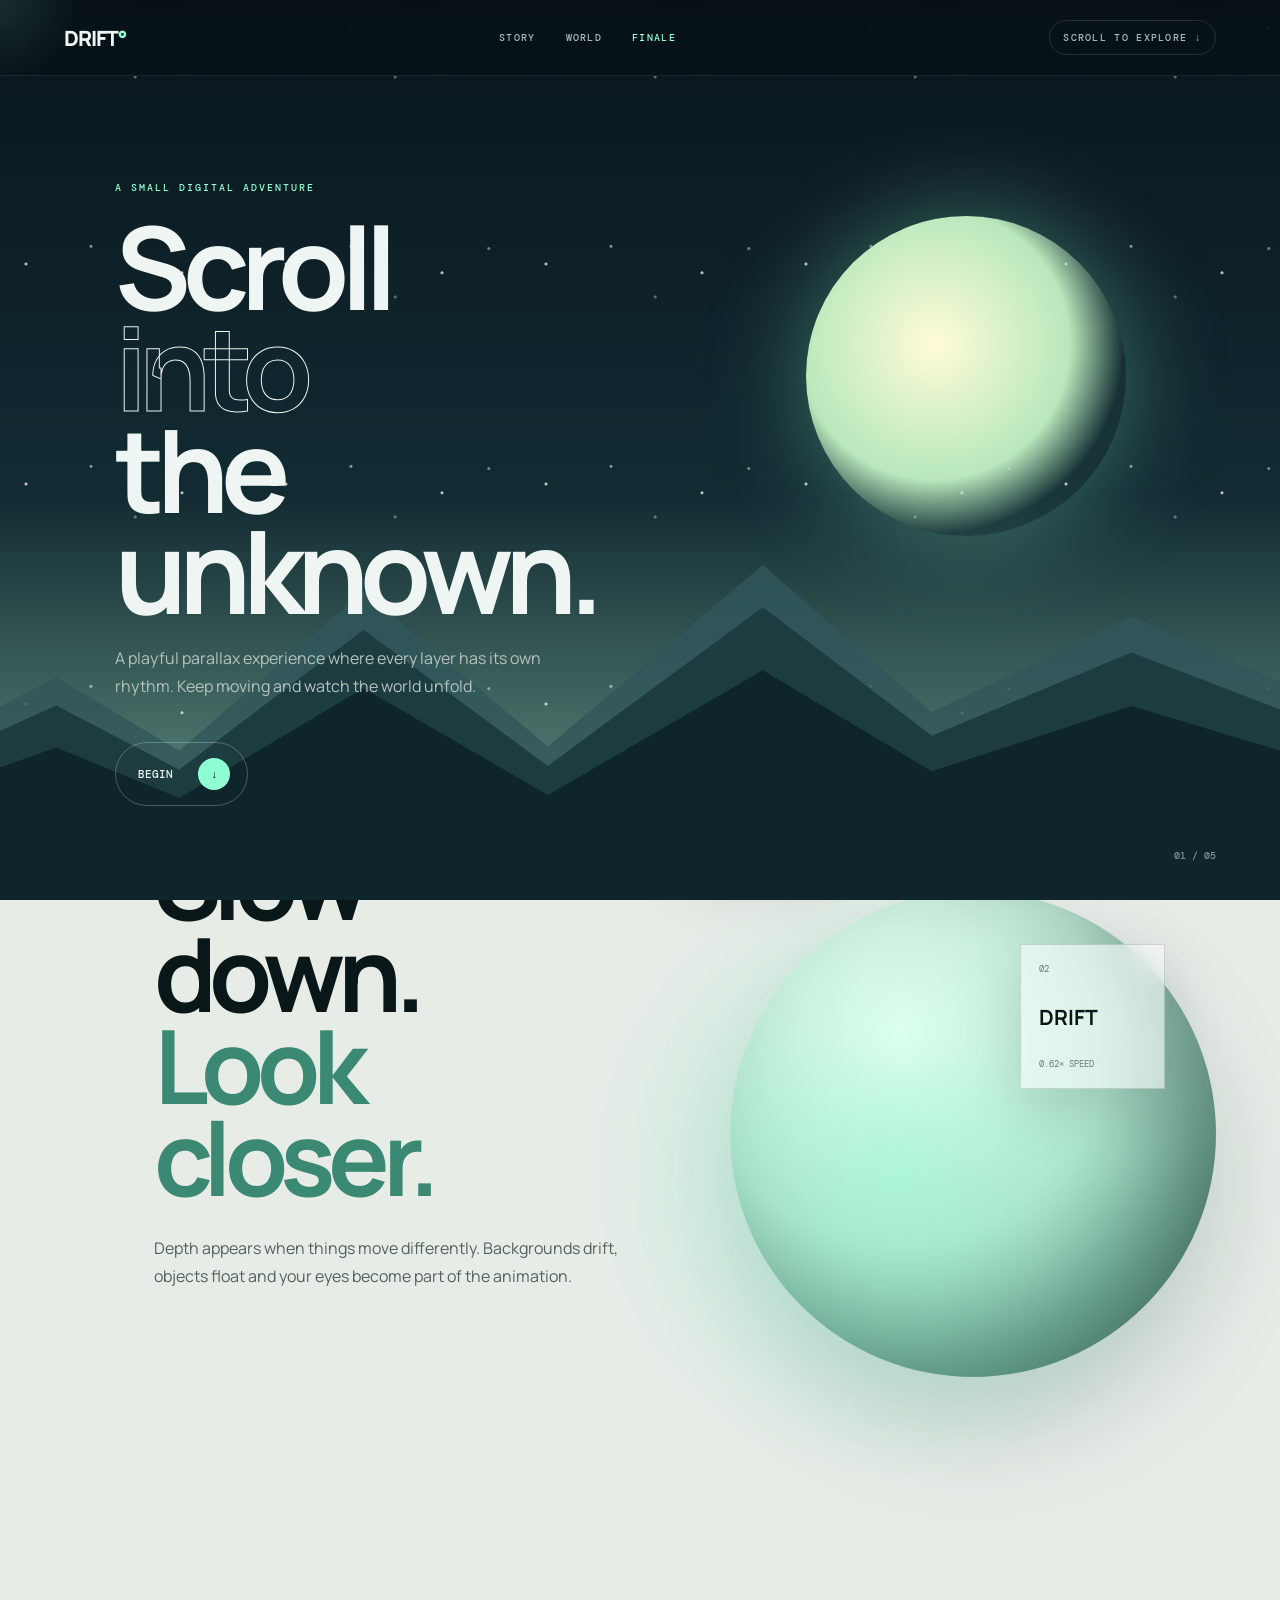
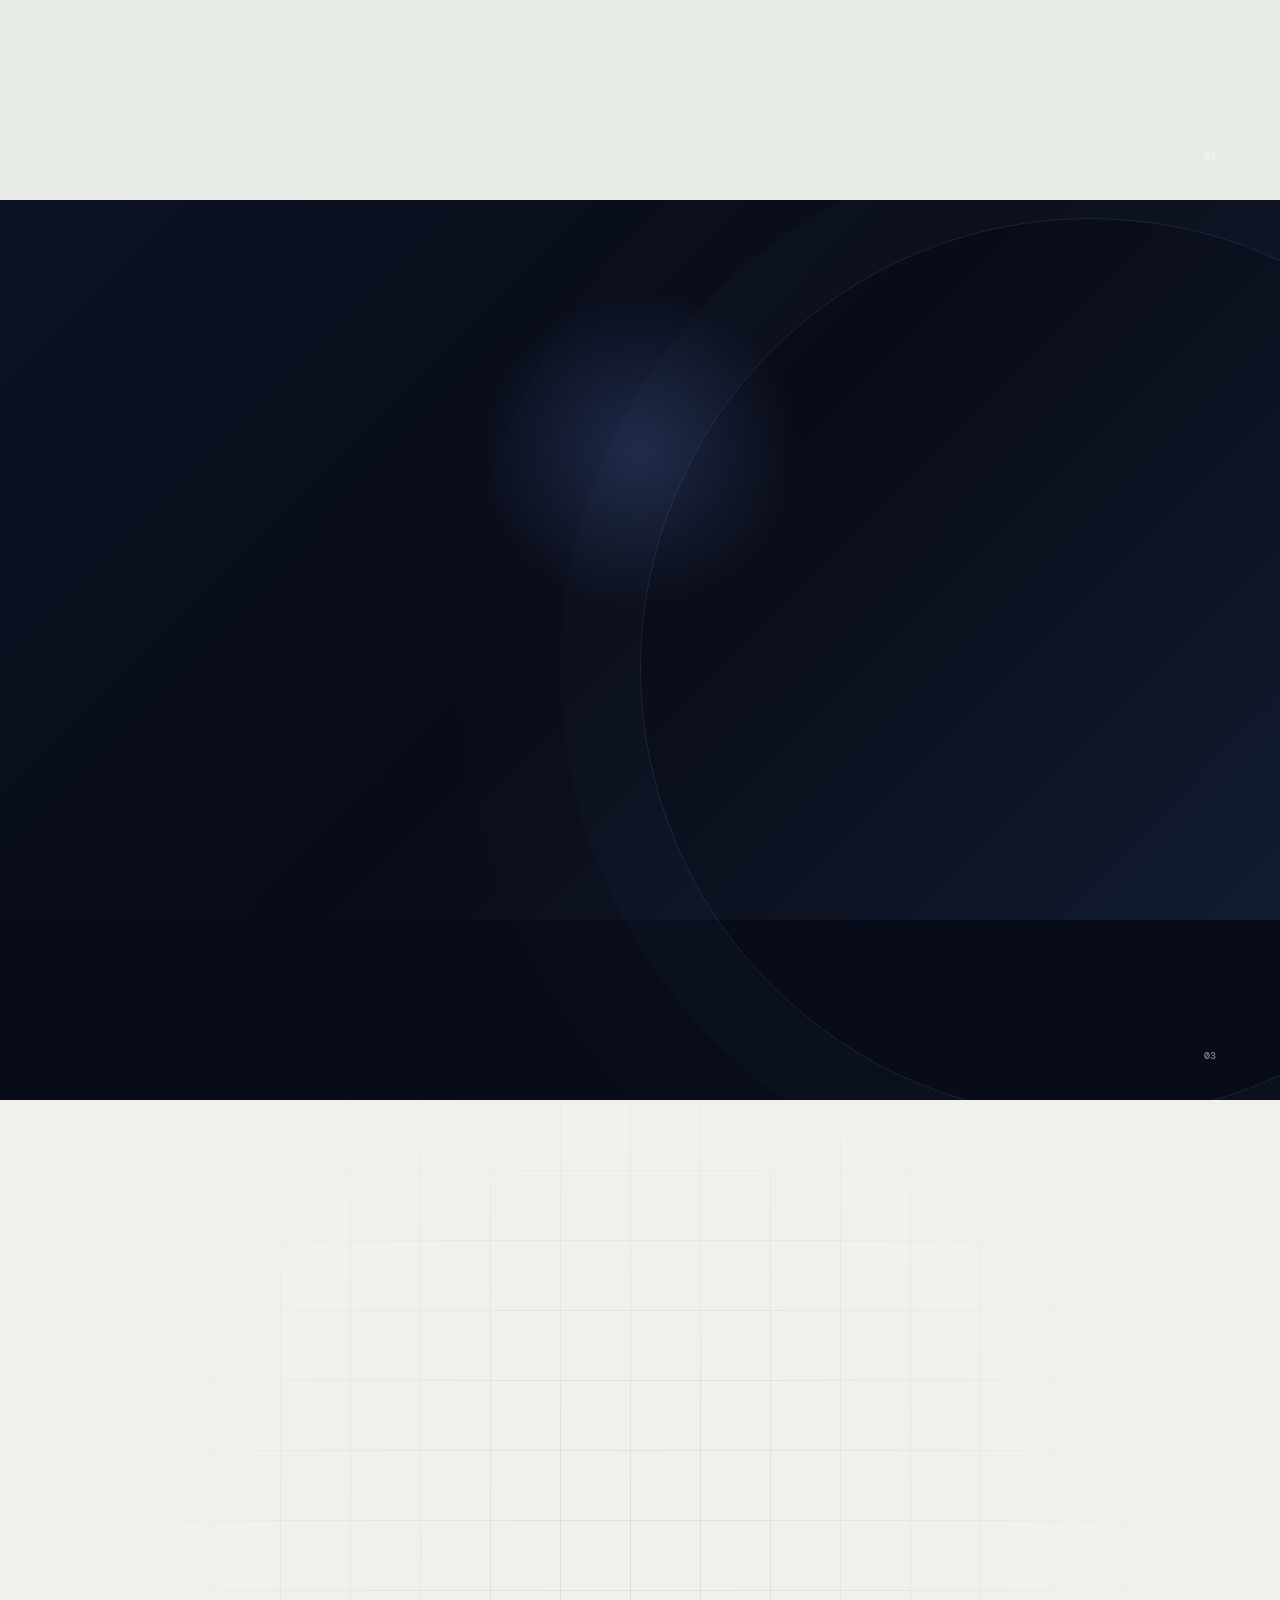
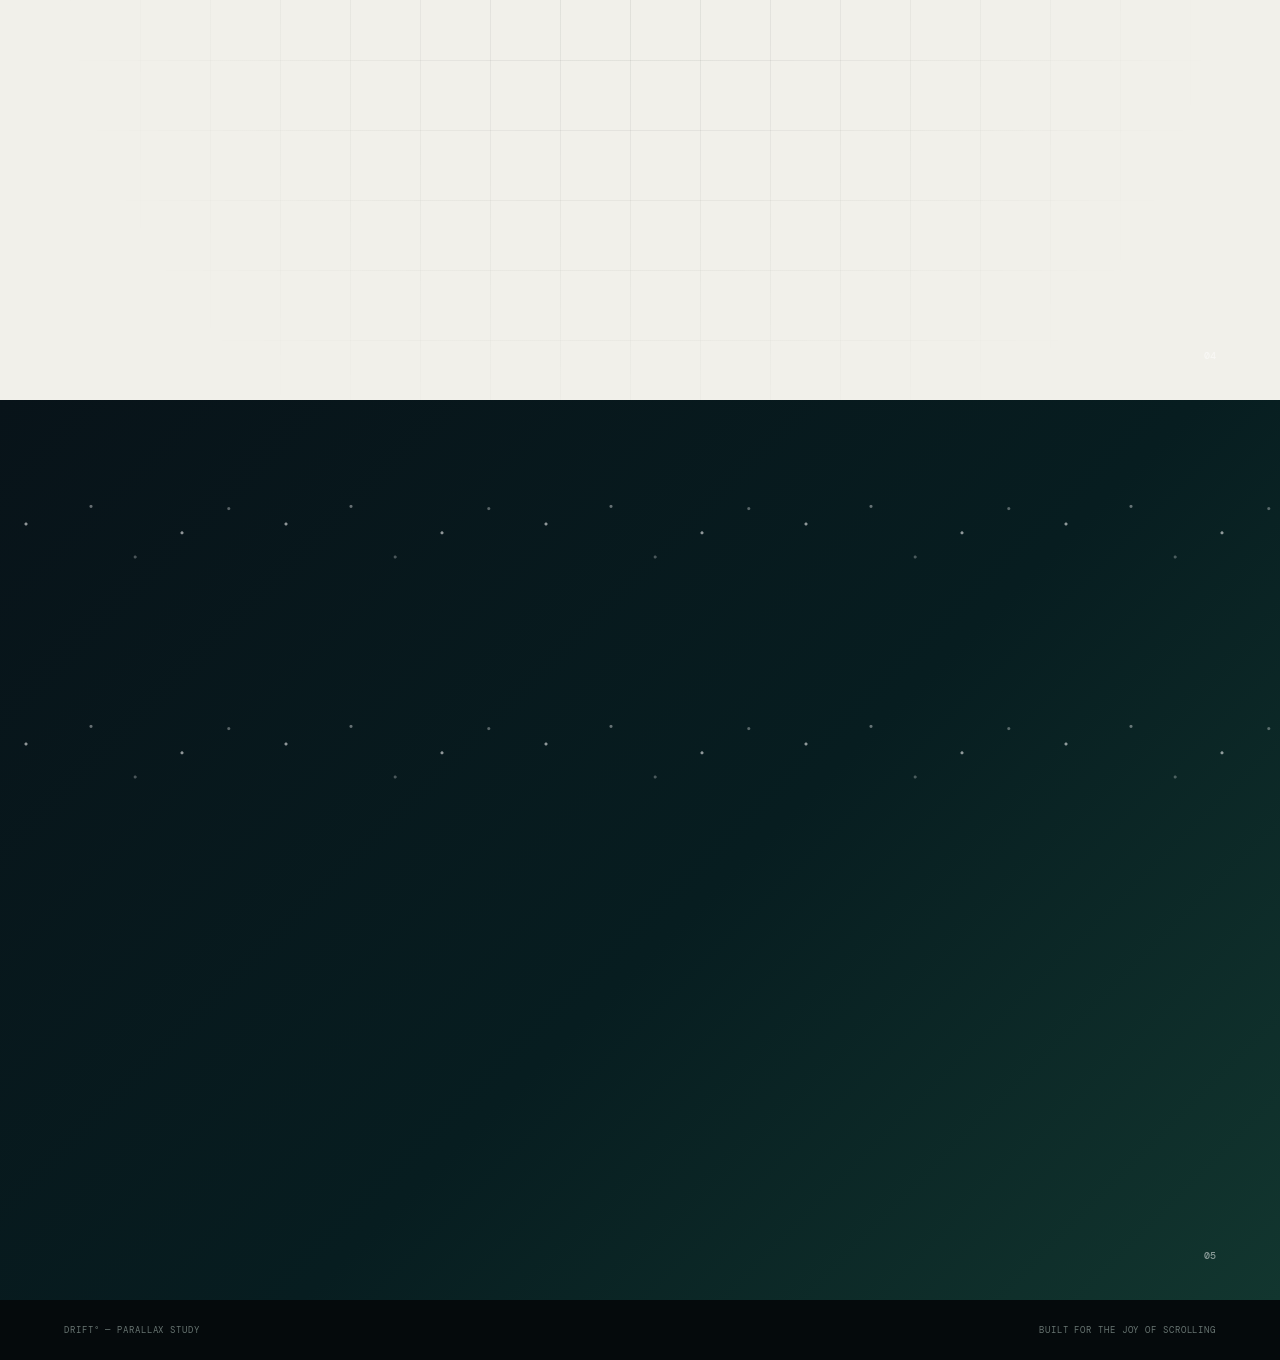
==== Task2/index.html @ dab61d64 "Add files via upload" ====
<!DOCTYPE html>
<html lang="en">
<head>
  <meta charset="UTF-8">
  <meta name="viewport" content="width=device-width, initial-scale=1.0">
  <title>Drift — A Parallax Journey</title>
  <link rel="stylesheet" href="style.css">
</head>
<body>
  <div class="cursor-glow"></div>

  <header class="nav">
    <a class="brand" href="#top">DRIFT<span>°</span></a>
    <nav>
      <a href="#story">Story</a>
      <a href="#world">World</a>
      <a href="#finale">Finale</a>
    </nav>
    <div class="nav-pill">SCROLL TO EXPLORE ↓</div>
  </header>

  <main id="top">
    <section class="hero parallax-section">
      <div class="hero-stars layer" data-speed="0.08"></div>
      <div class="mountain back layer" data-speed="0.16"></div>
      <div class="mountain mid layer" data-speed="0.28"></div>
      <div class="mountain front layer" data-speed="0.42"></div>
      <div class="sun layer" data-speed="0.12"></div>

      <div class="hero-copy layer" data-speed="0.32">
        <p class="eyebrow">A SMALL DIGITAL ADVENTURE</p>
        <h1>Scroll<br><em>into</em><br>the unknown.</h1>
        <p class="hero-text">A playful parallax experience where every layer has its own rhythm. Keep moving and watch the world unfold.</p>
        <a class="round-cta" href="#story">Begin <span>↓</span></a>
      </div>

      <div class="scroll-hint">01 / 05</div>
    </section>

    <section class="story section" id="story">
      <div class="section-number">02</div>
      <div class="story-orb orb layer" data-speed="0.18"></div>
      <div class="story-copy layer" data-speed="0.32">
        <p class="eyebrow">THE FIRST LAYER</p>
        <h2>Slow down.<br><span>Look closer.</span></h2>
        <p>Depth appears when things move differently. Backgrounds drift, objects float and your eyes become part of the animation.</p>
      </div>
      <div class="floating-card card-a layer" data-speed="0.48">
        <span>01</span>
        <strong>FLOAT</strong>
        <small>0.48× SPEED</small>
      </div>
      <div class="floating-card card-b layer" data-speed="0.62">
        <span>02</span>
        <strong>DRIFT</strong>
        <small>0.62× SPEED</small>
      </div>
    </section>

    <section class="world section" id="world">
      <div class="world-bg layer" data-speed="0.10"></div>
      <div class="rings layer" data-speed="0.24"></div>
      <div class="world-copy layer" data-speed="0.38">
        <p class="eyebrow">THE SECOND LAYER</p>
        <h2>Welcome to<br><span>another orbit.</span></h2>
        <p>There is no destination here. Just momentum. Tilt your perspective, follow the glowing trail and keep scrolling.</p>
      </div>
      <div class="planet layer" data-speed="0.55">
        <div class="planet-ring"></div>
        <div class="planet-core"></div>
      </div>
      <div class="satellite layer" data-speed="0.75">✦</div>
      <div class="section-number">03</div>
    </section>

    <section class="reveal section">
      <div class="reveal-grid"></div>
      <div class="reveal-copy layer" data-speed="0.28">
        <p class="eyebrow">THE THIRD LAYER</p>
        <h2>Motion makes<br><span>meaning.</span></h2>
        <p>Parallax does more than decorate a page. It gives sections a sense of space, direction and personality.</p>
      </div>
      <div class="quote layer" data-speed="0.5">
        <span>“</span>
        <p>Make the interface<br>feel alive.</p>
      </div>
      <div class="section-number">04</div>
    </section>

    <section class="finale section" id="finale">
      <div class="final-stars layer" data-speed="0.10"></div>
      <div class="final-glow layer" data-speed="0.25"></div>
      <div class="finale-copy layer" data-speed="0.34">
        <p class="eyebrow">YOU MADE IT</p>
        <h2>Keep<br><span>wandering.</span></h2>
        <p>The best scroll experiences don't ask you to hurry. They reward curiosity.</p>
        <a class="primary" href="#top">RESTART JOURNEY ↑</a>
      </div>
      <div class="section-number">05</div>
    </section>
  </main>

  <footer>
    <span>DRIFT° — PARALLAX STUDY</span>
    <span>BUILT FOR THE JOY OF SCROLLING</span>
  </footer>

  <script src="script.js"></script>
</body>
</html>
---- Task2/style.css ----
@import url('https://fonts.googleapis.com/css2?family=DM+Mono:wght@400;500&family=Manrope:wght@400;500;600;700;800&display=swap');

:root {
  --bg: #071014;
  --text: #eef5f2;
  --muted: #8fa19e;
  --accent: #8fffd3;
  --accent2: #8db7ff;
  --line: rgba(255,255,255,.12);
}

* { box-sizing: border-box; }
html { scroll-behavior: smooth; }
body {
  margin: 0;
  background: var(--bg);
  color: var(--text);
  font-family: Manrope, sans-serif;
  overflow-x: hidden;
}
a { color: inherit; text-decoration: none; }

.nav {
  position: fixed;
  top: 0; left: 0; right: 0;
  height: 76px;
  padding: 0 5vw;
  display: flex;
  align-items: center;
  justify-content: space-between;
  z-index: 100;
  border-bottom: 1px solid rgba(255,255,255,.08);
  background: rgba(7,16,20,.55);
  backdrop-filter: blur(16px);
}
.brand {
  font-weight: 800;
  letter-spacing: -.05em;
  font-size: 21px;
}
.brand span { color: var(--accent); }
.nav nav { display: flex; gap: 30px; }
.nav nav a, .nav-pill {
  font: 500 10px "DM Mono", monospace;
  text-transform: uppercase;
  letter-spacing: .13em;
  color: #aebcba;
}
.nav nav a:hover { color: var(--accent); }
.nav-pill {
  border: 1px solid var(--line);
  padding: 10px 13px;
  border-radius: 100px;
}

.section, .hero {
  position: relative;
  min-height: 100vh;
  overflow: hidden;
}
.hero {
  background: linear-gradient(#09141c 0%, #122b32 55%, #6b9c8b 100%);
}
.layer { will-change: transform; }

.hero-stars, .final-stars {
  position: absolute;
  inset: 0;
  background-image:
    radial-gradient(circle at 10% 20%, white 0 1px, transparent 2px),
    radial-gradient(circle at 35% 12%, rgba(255,255,255,.7) 0 1px, transparent 2px),
    radial-gradient(circle at 70% 24%, white 0 1px, transparent 2px),
    radial-gradient(circle at 88% 13%, rgba(255,255,255,.6) 0 1px, transparent 2px),
    radial-gradient(circle at 52% 35%, rgba(255,255,255,.5) 0 1px, transparent 2px);
  background-size: 260px 220px;
  opacity: .7;
}
.sun {
  position: absolute;
  width: 25vw; height: 25vw;
  max-width: 330px; max-height: 330px;
  min-width: 190px; min-height: 190px;
  border-radius: 50%;
  right: 12%; top: 24%;
  background: radial-gradient(circle at 40% 40%, #fffbd8, #b8e8bc 50%, rgba(143,255,211,.05) 70%);
  box-shadow: 0 0 100px rgba(143,255,211,.35);
}
.mountain {
  position: absolute;
  bottom: -2px;
  width: 120%;
  left: -10%;
  height: 48%;
  clip-path: polygon(0 100%, 0 70%, 12% 48%, 20% 65%, 32% 28%, 44% 64%, 58% 22%, 69% 56%, 82% 34%, 100% 62%, 100% 100%);
}
.mountain.back { background: #31575a; opacity: .8; }
.mountain.mid { background: #1d3c40; height: 42%; }
.mountain.front { background: #0d252b; height: 33%; }

.hero-copy {
  position: relative;
  z-index: 5;
  width: min(620px, 90vw);
  padding: 19vh 0 0 9vw;
}
.eyebrow {
  font: 500 10px "DM Mono", monospace;
  letter-spacing: .2em;
  color: var(--accent);
  text-transform: uppercase;
}
h1, h2 { margin: 0; letter-spacing: -.07em; }
.hero h1 {
  font-size: clamp(60px, 9vw, 125px);
  line-height: .88;
  margin: 22px 0;
}
.hero h1 em {
  color: transparent;
  -webkit-text-stroke: 1px var(--text);
  font-style: normal;
}
.hero-text, .story-copy > p:last-child, .world-copy > p:last-child, .reveal-copy > p:last-child, .finale-copy > p:last-child {
  max-width: 470px;
  color: #b4c3bf;
  line-height: 1.8;
}
.round-cta {
  display: inline-flex;
  align-items: center;
  gap: 25px;
  margin-top: 25px;
  border: 1px solid rgba(255,255,255,.25);
  padding: 15px 17px 15px 22px;
  border-radius: 100px;
  font: 500 11px "DM Mono", monospace;
  text-transform: uppercase;
}
.round-cta span {
  display: grid; place-items: center;
  width: 32px; height: 32px;
  background: var(--accent);
  color: #071014;
  border-radius: 50%;
}
.scroll-hint, .section-number {
  position: absolute;
  right: 5vw;
  bottom: 38px;
  font: 500 10px "DM Mono", monospace;
  color: rgba(255,255,255,.5);
}

.story {
  background: #e7ece7;
  color: #0a1718;
}
.story::after {
  content: "";
  position: absolute;
  inset: 0;
  background: radial-gradient(circle at 70% 30%, rgba(143,255,211,.5), transparent 28%);
  pointer-events: none;
}
.story-copy {
  position: relative; z-index: 5;
  padding: 20vh 0 0 12vw;
  width: min(620px, 85vw);
}
.story .eyebrow, .world .eyebrow, .reveal .eyebrow { color: #3a8371; }
.story h2, .world h2, .reveal h2, .finale h2 {
  font-size: clamp(55px, 8vw, 110px);
  line-height: .9;
  margin: 20px 0 30px;
}
.story h2 span { color: #3b8873; }
.story-copy > p:last-child { color: #52625f; }

.orb {
  position: absolute;
  width: 38vw; height: 38vw;
  max-width: 560px; max-height: 560px;
  border-radius: 50%;
  right: 5%; top: 17%;
  background: radial-gradient(circle at 35% 30%, #f9fff8, #b5dfcc 45%, #70a893 70%, #37685b);
  box-shadow: inset -40px -50px 90px rgba(0,0,0,.18), 0 50px 100px rgba(22,69,58,.2);
}
.floating-card {
  position: absolute;
  z-index: 8;
  padding: 18px;
  width: 145px;
  height: 145px;
  border: 1px solid rgba(8,23,24,.15);
  background: rgba(255,255,255,.55);
  backdrop-filter: blur(12px);
  display: flex;
  flex-direction: column;
  justify-content: space-between;
  box-shadow: 0 20px 60px rgba(0,0,0,.12);
}
.floating-card span, .floating-card small { font: 9px "DM Mono", monospace; color: #6d7a76; }
.floating-card strong { font-size: 21px; }
.card-a { right: 35%; top: 28%; transform: rotate(-7deg); }
.card-b { right: 9%; bottom: 17%; transform: rotate(8deg); }

.world {
  background: #080c19;
  color: #edf3ff;
}
.world-bg {
  position: absolute; inset: 0;
  background: radial-gradient(circle at 50% 48%, rgba(111,149,255,.2), transparent 20%), linear-gradient(135deg, #0b1327, #090c17 55%, #121b30);
}
.rings {
  position: absolute;
  width: 85vw; height: 85vw;
  max-width: 900px; max-height: 900px;
  border: 1px solid rgba(141,183,255,.14);
  border-radius: 50%;
  left: 50%; top: 50%;
  transform: translate(-50%,-50%);
  box-shadow: 0 0 0 80px rgba(141,183,255,.015), 0 0 0 180px rgba(141,183,255,.01);
}
.world-copy {
  position: relative; z-index: 5;
  padding: 20vh 0 0 9vw;
}
.world h2 span { color: #8db7ff; }
.world-copy > p:last-child { color: #98a7bf; }
.planet {
  position: absolute;
  width: 300px; height: 300px;
  right: 14%; top: 29%;
  border-radius: 50%;
  background: radial-gradient(circle at 30% 25%, #d9f0ff, #678de0 30%, #273a7a 68%, #0c1432);
  box-shadow: 0 0 100px rgba(112,145,255,.3);
}
.planet-ring {
  position: absolute;
  width: 150%; height: 35%;
  left: -25%; top: 35%;
  border: 2px solid rgba(174,204,255,.45);
  border-radius: 50%;
  transform: rotate(-20deg);
}
.planet-core { position: absolute; inset: 22%; border-radius: 50%; border: 1px solid rgba(255,255,255,.15); }
.satellite {
  position: absolute;
  right: 13%; top: 18%;
  font-size: 30px;
  color: #8db7ff;
  text-shadow: 0 0 25px #8db7ff;
}

.reveal {
  background: #f1f0ea;
  color: #101713;
}
.reveal-grid {
  position: absolute; inset: 0;
  background-image: linear-gradient(rgba(16,23,19,.08) 1px, transparent 1px), linear-gradient(90deg, rgba(16,23,19,.08) 1px, transparent 1px);
  background-size: 70px 70px;
  mask-image: radial-gradient(circle at 50% 50%, black, transparent 75%);
}
.reveal-copy {
  position: relative; z-index: 3;
  padding: 21vh 0 0 12vw;
}
.reveal h2 span { color: #698f73; }
.reveal-copy > p:last-child { color: #59645e; }
.quote {
  position: absolute;
  z-index: 4;
  right: 13%; top: 25%;
  font-size: clamp(30px, 4vw, 55px);
  font-weight: 700;
  line-height: .95;
  transform: rotate(-4deg);
}
.quote span {
  font-size: 100px;
  color: #9fd2ad;
  line-height: .4;
}

.finale {
  background: linear-gradient(135deg, #081319, #071d20 55%, #12362f);
  display: grid;
  place-items: center;
  text-align: center;
}
.final-stars { opacity: .55; }
.final-glow {
  position: absolute;
  width: 50vw; height: 50vw;
  border-radius: 50%;
  background: radial-gradient(circle, rgba(143,255,211,.22), transparent 65%);
}
.finale-copy { position: relative; z-index: 4; }
.finale h2 span { color: var(--accent); }
.finale-copy > p:last-child { margin: 28px auto; }
.primary {
  display: inline-block;
  padding: 16px 22px;
  border: 1px solid var(--accent);
  color: var(--accent);
  font: 500 10px "DM Mono", monospace;
  letter-spacing: .14em;
}
.primary:hover { background: var(--accent); color: #071014; }

footer {
  display: flex;
  justify-content: space-between;
  padding: 24px 5vw;
  background: #050a0c;
  color: #687572;
  font: 9px "DM Mono", monospace;
  letter-spacing: .1em;
}

.cursor-glow {
  position: fixed;
  width: 180px; height: 180px;
  border-radius: 50%;
  pointer-events: none;
  z-index: 200;
  background: radial-gradient(circle, rgba(143,255,211,.12), transparent 65%);
  transform: translate(-50%,-50%);
  mix-blend-mode: screen;
}

@media (max-width: 800px) {
  .nav nav, .nav-pill { display: none; }
  .hero-copy, .story-copy, .world-copy, .reveal-copy { padding-left: 7vw; padding-right: 7vw; }
  .hero h1 { font-size: clamp(58px, 15vw, 90px); }
  .cyborg-container { display: none; }
  .orb { width: 75vw; height: 75vw; right: -18%; top: 42%; opacity: .55; }
  .floating-card { transform: scale(.8); }
  .card-a { right: 45%; top: 55%; }
  .card-b { right: 5%; bottom: 9%; }
  .planet { width: 220px; height: 220px; right: -3%; top: 55%; opacity: .8; }
  .quote { right: 7%; top: 57%; }
  footer { flex-direction: column; gap: 12px; }
}
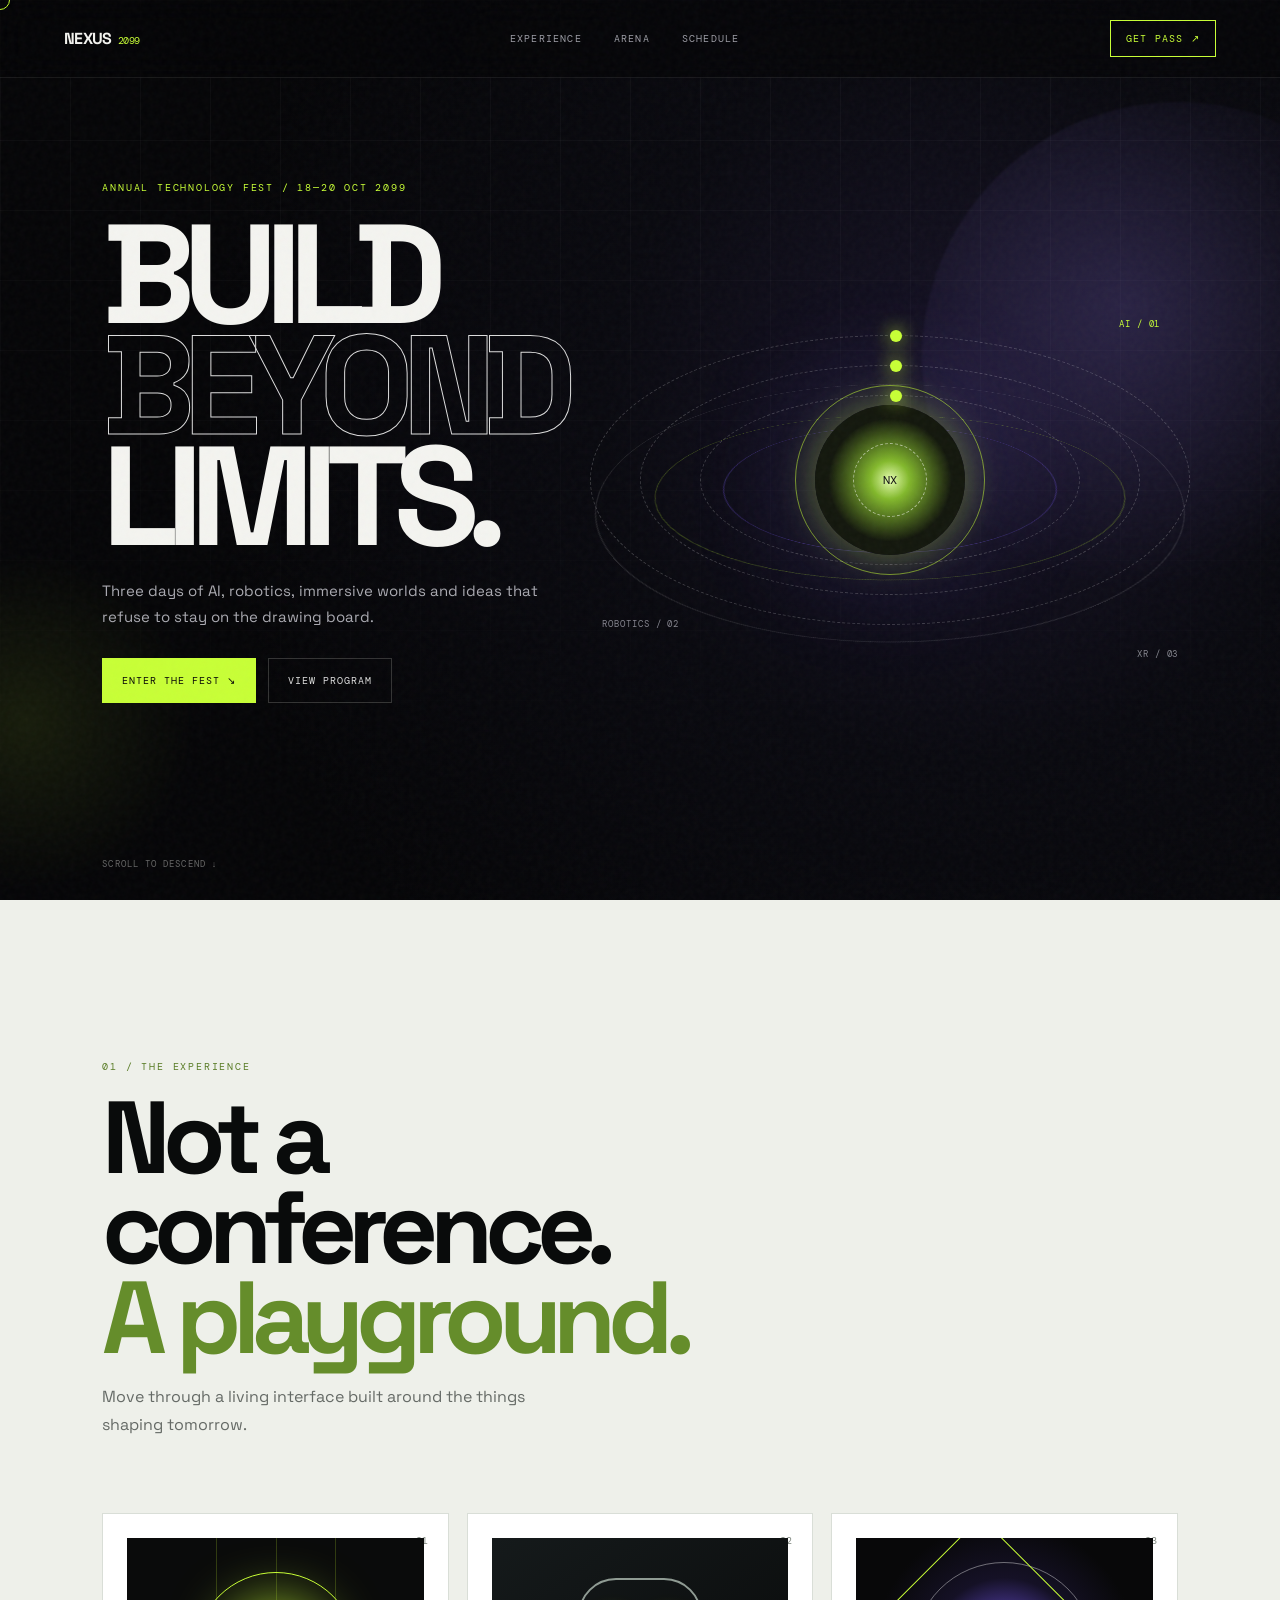
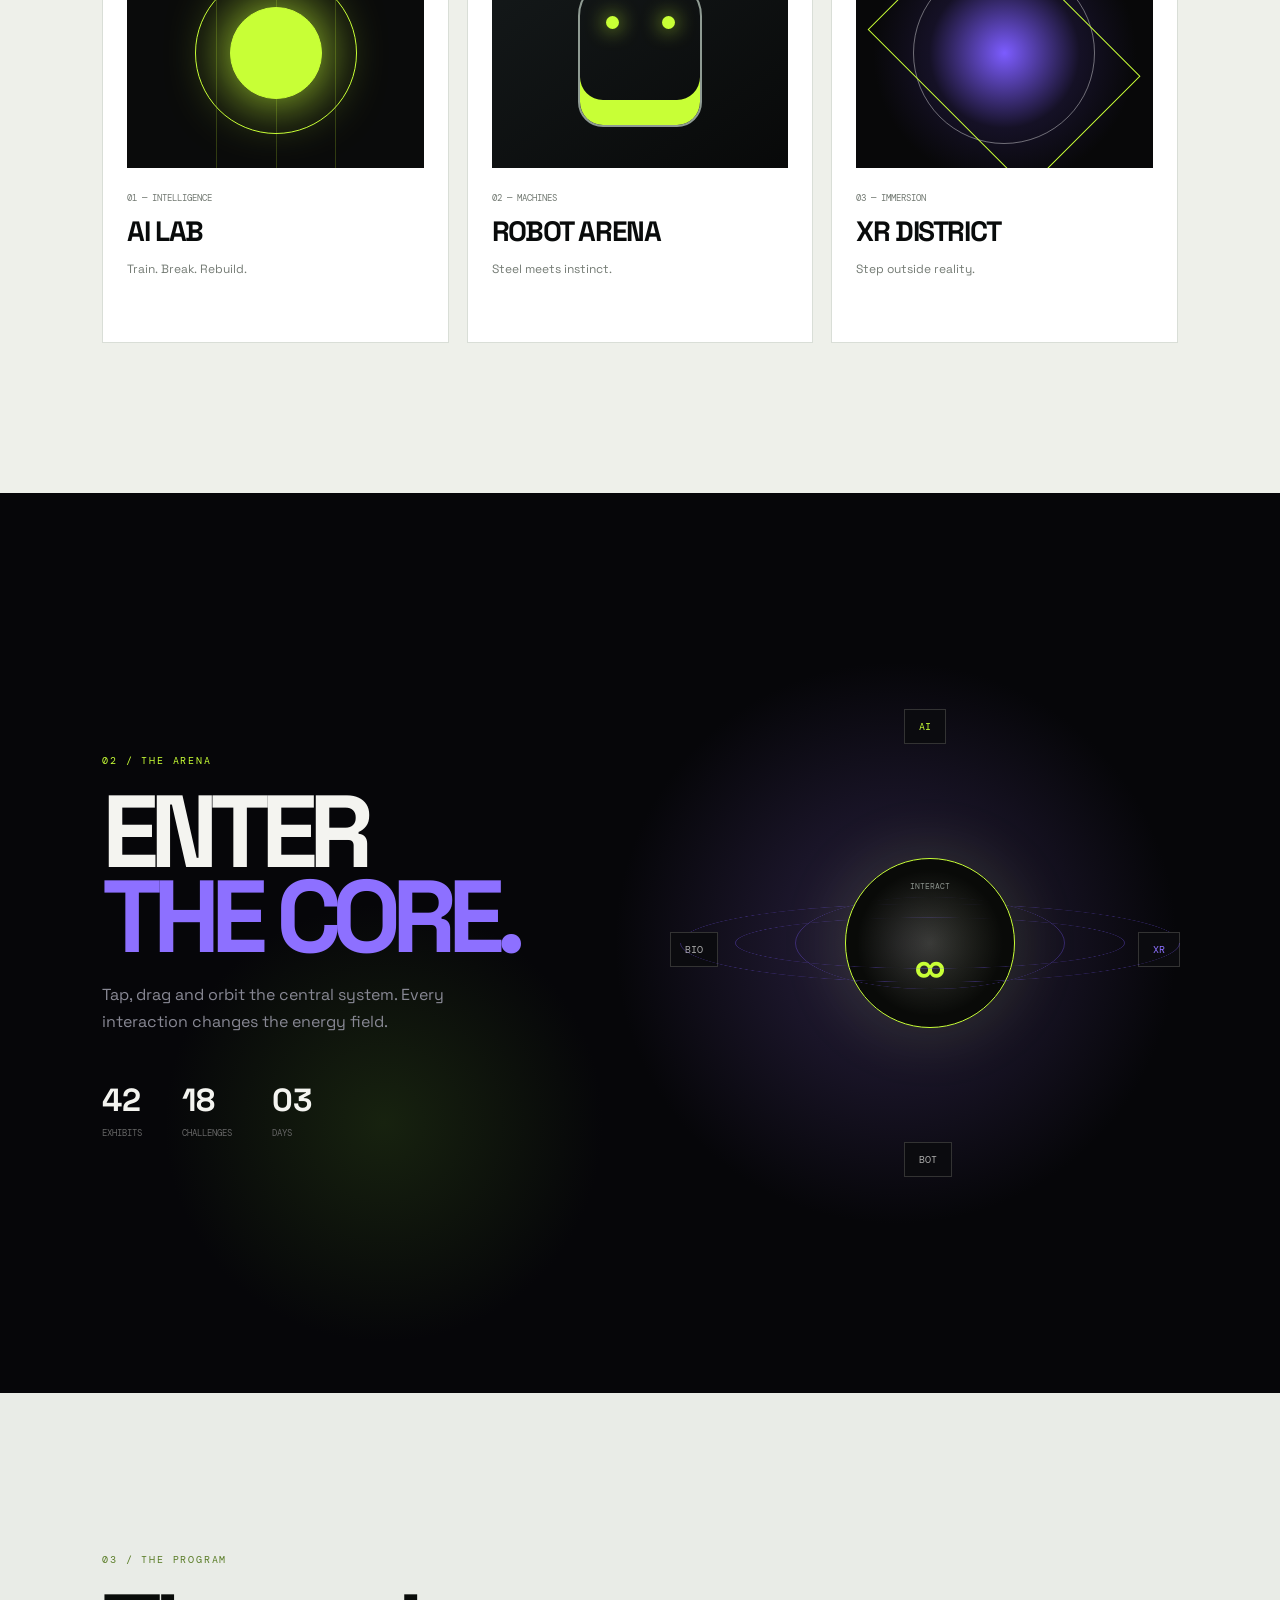
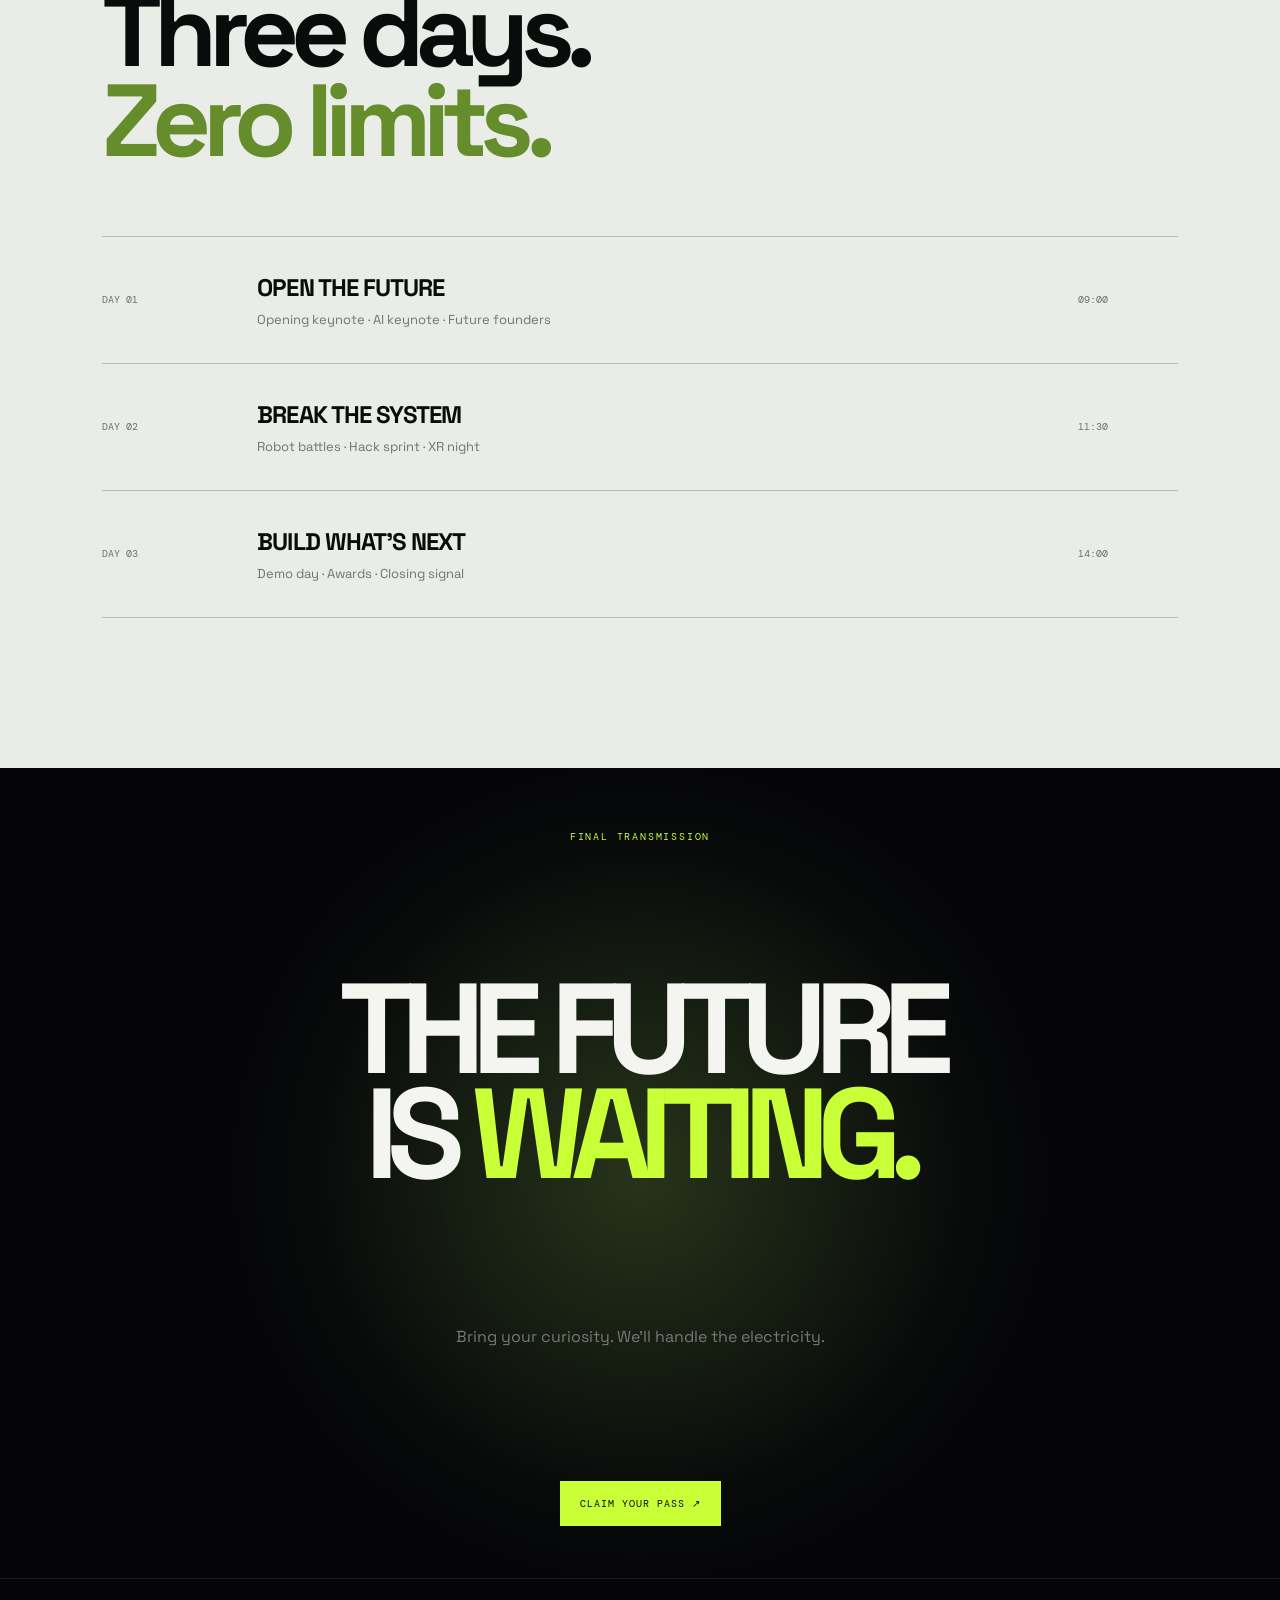
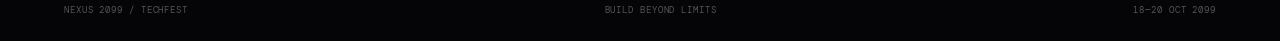
==== commit 2fc818f4: "Add files via upload" ====
--- a/Task2/index.html
+++ b/Task2/index.html
@@ -3,106 +3,153 @@
 <head>
   <meta charset="UTF-8">
   <meta name="viewport" content="width=device-width, initial-scale=1.0">
-  <title>Drift — A Parallax Journey</title>
+  <title>NEXUS 2099 — TechFest</title>
   <link rel="stylesheet" href="style.css">
 </head>
 <body>
-  <div class="cursor-glow"></div>
+  <div id="loader">
+    <div class="loader-mark">NEXUS<span>2099</span></div>
+    <div class="loader-line"><i></i></div>
+    <small>INITIALIZING EXPERIENCE</small>
+  </div>
+
+  <div class="noise"></div>
+  <div class="cursor"></div>
 
   <header class="nav">
-    <a class="brand" href="#top">DRIFT<span>°</span></a>
+    <a href="#home" class="logo">NEXUS<span>2099</span></a>
     <nav>
-      <a href="#story">Story</a>
-      <a href="#world">World</a>
-      <a href="#finale">Finale</a>
+      <a href="#experience">Experience</a>
+      <a href="#arena">Arena</a>
+      <a href="#schedule">Schedule</a>
     </nav>
-    <div class="nav-pill">SCROLL TO EXPLORE ↓</div>
+    <button class="ticket" data-scroll="#register">GET PASS ↗</button>
   </header>
 
-  <main id="top">
-    <section class="hero parallax-section">
-      <div class="hero-stars layer" data-speed="0.08"></div>
-      <div class="mountain back layer" data-speed="0.16"></div>
-      <div class="mountain mid layer" data-speed="0.28"></div>
-      <div class="mountain front layer" data-speed="0.42"></div>
-      <div class="sun layer" data-speed="0.12"></div>
+  <main>
+    <section id="home" class="hero">
+      <div class="hero-grid"></div>
+      <div class="orb orb-a"></div>
+      <div class="orb orb-b"></div>
 
-      <div class="hero-copy layer" data-speed="0.32">
-        <p class="eyebrow">A SMALL DIGITAL ADVENTURE</p>
-        <h1>Scroll<br><em>into</em><br>the unknown.</h1>
-        <p class="hero-text">A playful parallax experience where every layer has its own rhythm. Keep moving and watch the world unfold.</p>
-        <a class="round-cta" href="#story">Begin <span>↓</span></a>
+      <div class="hero-copy">
+        <p class="eyebrow">ANNUAL TECHNOLOGY FEST / 18—20 OCT 2099</p>
+        <h1>BUILD<br><span>BEYOND</span><br>LIMITS.</h1>
+        <p class="lead">Three days of AI, robotics, immersive worlds and ideas that refuse to stay on the drawing board.</p>
+        <div class="actions">
+          <button class="primary" data-scroll="#experience">ENTER THE FEST ↘</button>
+          <button class="ghost" data-scroll="#schedule">VIEW PROGRAM</button>
+        </div>
       </div>
 
-      <div class="scroll-hint">01 / 05</div>
+      <div class="scene" id="scene">
+        <div class="ring ring-1"></div>
+        <div class="ring ring-2"></div>
+        <div class="ring ring-3"></div>
+        <div class="core" id="core">
+          <div class="core-inner"></div>
+          <span>NX</span>
+        </div>
+        <div class="orbit orbit-1"><b></b></div>
+        <div class="orbit orbit-2"><b></b></div>
+        <div class="orbit orbit-3"><b></b></div>
+        <div class="scene-label label-1">AI / 01</div>
+        <div class="scene-label label-2">ROBOTICS / 02</div>
+        <div class="scene-label label-3">XR / 03</div>
+      </div>
+
+      <div class="scroll-word">SCROLL TO DESCEND ↓</div>
     </section>
 
-    <section class="story section" id="story">
-      <div class="section-number">02</div>
-      <div class="story-orb orb layer" data-speed="0.18"></div>
-      <div class="story-copy layer" data-speed="0.32">
-        <p class="eyebrow">THE FIRST LAYER</p>
-        <h2>Slow down.<br><span>Look closer.</span></h2>
-        <p>Depth appears when things move differently. Backgrounds drift, objects float and your eyes become part of the animation.</p>
+    <section id="experience" class="experience">
+      <div class="section-intro">
+        <p class="eyebrow">01 / THE EXPERIENCE</p>
+        <h2>Not a conference.<br><span>A playground.</span></h2>
+        <p>Move through a living interface built around the things shaping tomorrow.</p>
       </div>
-      <div class="floating-card card-a layer" data-speed="0.48">
-        <span>01</span>
-        <strong>FLOAT</strong>
-        <small>0.48× SPEED</small>
-      </div>
-      <div class="floating-card card-b layer" data-speed="0.62">
-        <span>02</span>
-        <strong>DRIFT</strong>
-        <small>0.62× SPEED</small>
+
+      <div class="cards">
+        <article class="card tilt">
+          <div class="card-number">01</div>
+          <div class="card-art ai-art"><i></i><i></i><i></i></div>
+          <p>01 — INTELLIGENCE</p>
+          <h3>AI LAB</h3>
+          <span>Train. Break. Rebuild.</span>
+        </article>
+
+        <article class="card tilt">
+          <div class="card-number">02</div>
+          <div class="card-art bot-art"><i></i><i></i></div>
+          <p>02 — MACHINES</p>
+          <h3>ROBOT ARENA</h3>
+          <span>Steel meets instinct.</span>
+        </article>
+
+        <article class="card tilt">
+          <div class="card-number">03</div>
+          <div class="card-art xr-art"><i></i></div>
+          <p>03 — IMMERSION</p>
+          <h3>XR DISTRICT</h3>
+          <span>Step outside reality.</span>
+        </article>
       </div>
     </section>
 
-    <section class="world section" id="world">
-      <div class="world-bg layer" data-speed="0.10"></div>
-      <div class="rings layer" data-speed="0.24"></div>
-      <div class="world-copy layer" data-speed="0.38">
-        <p class="eyebrow">THE SECOND LAYER</p>
-        <h2>Welcome to<br><span>another orbit.</span></h2>
-        <p>There is no destination here. Just momentum. Tilt your perspective, follow the glowing trail and keep scrolling.</p>
+    <section id="arena" class="arena">
+      <div class="arena-bg"></div>
+      <div class="arena-copy">
+        <p class="eyebrow">02 / THE ARENA</p>
+        <h2>ENTER<br><span>THE CORE.</span></h2>
+        <p>Tap, drag and orbit the central system. Every interaction changes the energy field.</p>
+        <div class="stat-row">
+          <div><b>42</b><small>EXHIBITS</small></div>
+          <div><b>18</b><small>CHALLENGES</small></div>
+          <div><b>03</b><small>DAYS</small></div>
+        </div>
       </div>
-      <div class="planet layer" data-speed="0.55">
-        <div class="planet-ring"></div>
-        <div class="planet-core"></div>
+
+      <div class="interactive-core" id="interactiveCore">
+        <div class="energy e1"></div>
+        <div class="energy e2"></div>
+        <div class="energy e3"></div>
+        <div class="reactor">
+          <span>INTERACT</span>
+          <strong>∞</strong>
+        </div>
+        <div class="node n1">AI</div>
+        <div class="node n2">XR</div>
+        <div class="node n3">BOT</div>
+        <div class="node n4">BIO</div>
       </div>
-      <div class="satellite layer" data-speed="0.75">✦</div>
-      <div class="section-number">03</div>
     </section>
 
-    <section class="reveal section">
-      <div class="reveal-grid"></div>
-      <div class="reveal-copy layer" data-speed="0.28">
-        <p class="eyebrow">THE THIRD LAYER</p>
-        <h2>Motion makes<br><span>meaning.</span></h2>
-        <p>Parallax does more than decorate a page. It gives sections a sense of space, direction and personality.</p>
+    <section id="schedule" class="schedule">
+      <div class="schedule-head">
+        <p class="eyebrow">03 / THE PROGRAM</p>
+        <h2>Three days.<br><span>Zero limits.</span></h2>
       </div>
-      <div class="quote layer" data-speed="0.5">
-        <span>“</span>
-        <p>Make the interface<br>feel alive.</p>
+
+      <div class="timeline">
+        <article><time>DAY 01</time><div><b>OPEN THE FUTURE</b><p>Opening keynote · AI keynote · Future founders</p></div><strong>09:00</strong></article>
+        <article><time>DAY 02</time><div><b>BREAK THE SYSTEM</b><p>Robot battles · Hack sprint · XR night</p></div><strong>11:30</strong></article>
+        <article><time>DAY 03</time><div><b>BUILD WHAT'S NEXT</b><p>Demo day · Awards · Closing signal</p></div><strong>14:00</strong></article>
       </div>
-      <div class="section-number">04</div>
     </section>
 
-    <section class="finale section" id="finale">
-      <div class="final-stars layer" data-speed="0.10"></div>
-      <div class="final-glow layer" data-speed="0.25"></div>
-      <div class="finale-copy layer" data-speed="0.34">
-        <p class="eyebrow">YOU MADE IT</p>
-        <h2>Keep<br><span>wandering.</span></h2>
-        <p>The best scroll experiences don't ask you to hurry. They reward curiosity.</p>
-        <a class="primary" href="#top">RESTART JOURNEY ↑</a>
-      </div>
-      <div class="section-number">05</div>
+    <section id="register" class="register">
+      <div class="register-glow"></div>
+      <p class="eyebrow">FINAL TRANSMISSION</p>
+      <h2>THE FUTURE<br>IS <span>WAITING.</span></h2>
+      <p>Bring your curiosity. We'll handle the electricity.</p>
+      <button class="primary" id="pass">CLAIM YOUR PASS ↗</button>
+      <div id="success" class="success">ACCESS GRANTED — SEE YOU AT NEXUS 2099.</div>
     </section>
   </main>
 
   <footer>
-    <span>DRIFT° — PARALLAX STUDY</span>
-    <span>BUILT FOR THE JOY OF SCROLLING</span>
+    <span>NEXUS 2099 / TECHFEST</span>
+    <span>BUILD BEYOND LIMITS</span>
+    <span>18—20 OCT 2099</span>
   </footer>
 
   <script src="script.js"></script>
--- a/Task2/style.css
+++ b/Task2/style.css
@@ -1,346 +1,944 @@
-@import url('https://fonts.googleapis.com/css2?family=DM+Mono:wght@400;500&family=Manrope:wght@400;500;600;700;800&display=swap');
+@import url('https://fonts.googleapis.com/css2?family=DM+Mono:wght@400;500&family=Space+Grotesk:wght@400;500;600;700&display=swap');
 
 :root {
-  --bg: #071014;
-  --text: #eef5f2;
-  --muted: #8fa19e;
-  --accent: #8fffd3;
-  --accent2: #8db7ff;
-  --line: rgba(255,255,255,.12);
-}
-
-* { box-sizing: border-box; }
-html { scroll-behavior: smooth; }
+  --bg: #050507;
+  --fg: #f4f4f0;
+  --muted: #85858e;
+  --lime: #c8ff36;
+  --violet: #7c5cff;
+  --line: rgba(255, 255, 255, .12)
+}
+
+* {
+  box-sizing: border-box
+}
+
+html {
+  scroll-behavior: smooth
+}
+
 body {
   margin: 0;
   background: var(--bg);
-  color: var(--text);
-  font-family: Manrope, sans-serif;
-  overflow-x: hidden;
-}
-a { color: inherit; text-decoration: none; }
+  color: var(--fg);
+  font-family: "Space Grotesk", sans-serif;
+  overflow-x: hidden
+}
+
+button, a {
+  font: inherit
+}
+
+button {
+  cursor: pointer
+}
+
+a {
+  text-decoration: none;
+  color: inherit
+}
+
+.noise {
+  position: fixed;
+  inset: 0;
+  z-index: 100;
+  pointer-events: none;
+  opacity: .035;
+  background-image: url("data:image/svg+xml,%3Csvg viewBox='0 0 180 180' xmlns='http://www.w3.org/2000/svg'%3E%3Cfilter id='n'%3E%3CfeTurbulence type='fractalNoise' baseFrequency='.9' numOctaves='3' stitchTiles='stitch'/%3E%3C/filter%3E%3Crect width='100%25' height='100%25' filter='url(%23n)'/%3E%3C/svg%3E")
+}
+
+#loader {
+  position: fixed;
+  inset: 0;
+  background: #050507;
+  z-index: 200;
+  display: grid;
+  place-content: center;
+  text-align: center;
+  transition: opacity .7s, visibility .7s
+}
+
+#loader.hide {
+  opacity: 0;
+  visibility: hidden
+}
+
+.loader-mark {
+  font-size: 25px;
+  font-weight: 700;
+  letter-spacing: .08em
+}
+
+.loader-mark span {
+  color: var(--lime);
+  margin-left: 7px;
+  font: 11px "DM Mono"
+}
+
+.loader-line {
+  width: 230px;
+  height: 2px;
+  background: #222;
+  margin: 22px auto 12px;
+  overflow: hidden
+}
+
+.loader-line i {
+  display: block;
+  width: 0;
+  height: 100%;
+  background: var(--lime);
+  animation: load 1.6s forwards
+}
+
+#loader small {
+  color: #666;
+  font: 9px "DM Mono";
+  letter-spacing: .15em
+}
+
+@keyframes load {
+  to {
+    width: 100%
+  }
+}
+
+.cursor {
+  position: fixed;
+  width: 20px;
+  height: 20px;
+  border: 1px solid var(--lime);
+  border-radius: 50%;
+  pointer-events: none;
+  z-index: 150;
+  transform: translate(-50%, -50%);
+  mix-blend-mode: difference;
+  transition: width .2s, height .2s
+}
 
 .nav {
+  height: 78px;
   position: fixed;
-  top: 0; left: 0; right: 0;
-  height: 76px;
-  padding: 0 5vw;
+  top: 0;
+  left: 0;
+  right: 0;
+  z-index: 90;
   display: flex;
   align-items: center;
   justify-content: space-between;
-  z-index: 100;
-  border-bottom: 1px solid rgba(255,255,255,.08);
-  background: rgba(7,16,20,.55);
-  backdrop-filter: blur(16px);
-}
-.brand {
-  font-weight: 800;
-  letter-spacing: -.05em;
-  font-size: 21px;
-}
-.brand span { color: var(--accent); }
-.nav nav { display: flex; gap: 30px; }
-.nav nav a, .nav-pill {
-  font: 500 10px "DM Mono", monospace;
+  padding: 0 5vw;
+  border-bottom: 1px solid rgba(255, 255, 255, .08);
+  background: rgba(5, 5, 7, .55);
+  backdrop-filter: blur(16px)
+}
+
+.logo {
+  font-weight: 700;
+  letter-spacing: -.04em
+}
+
+.logo span {
+  color: var(--lime);
+  font: 10px "DM Mono";
+  margin-left: 6px
+}
+
+.nav nav {
+  display: flex;
+  gap: 32px
+}
+
+.nav nav a, .ticket {
+  font: 10px "DM Mono";
   text-transform: uppercase;
-  letter-spacing: .13em;
-  color: #aebcba;
-}
-.nav nav a:hover { color: var(--accent); }
-.nav-pill {
-  border: 1px solid var(--line);
-  padding: 10px 13px;
-  border-radius: 100px;
-}
-
-.section, .hero {
+  letter-spacing: .12em;
+  color: #9c9ca4
+}
+
+.nav nav a:hover {
+  color: var(--lime)
+}
+
+.ticket {
+  border: 1px solid var(--lime);
+  background: transparent;
+  color: var(--lime);
+  padding: 11px 15px
+}
+
+.hero {
+  min-height: 100svh;
   position: relative;
-  min-height: 100vh;
   overflow: hidden;
-}
-.hero {
-  background: linear-gradient(#09141c 0%, #122b32 55%, #6b9c8b 100%);
-}
-.layer { will-change: transform; }
-
-.hero-stars, .final-stars {
+  background: radial-gradient(circle at 75% 45%, #171327 0, #09090f 33%, #050507 70%)
+}
+
+.hero-grid {
   position: absolute;
   inset: 0;
-  background-image:
-    radial-gradient(circle at 10% 20%, white 0 1px, transparent 2px),
-    radial-gradient(circle at 35% 12%, rgba(255,255,255,.7) 0 1px, transparent 2px),
-    radial-gradient(circle at 70% 24%, white 0 1px, transparent 2px),
-    radial-gradient(circle at 88% 13%, rgba(255,255,255,.6) 0 1px, transparent 2px),
-    radial-gradient(circle at 52% 35%, rgba(255,255,255,.5) 0 1px, transparent 2px);
-  background-size: 260px 220px;
-  opacity: .7;
-}
-.sun {
-  position: absolute;
-  width: 25vw; height: 25vw;
-  max-width: 330px; max-height: 330px;
-  min-width: 190px; min-height: 190px;
-  border-radius: 50%;
-  right: 12%; top: 24%;
-  background: radial-gradient(circle at 40% 40%, #fffbd8, #b8e8bc 50%, rgba(143,255,211,.05) 70%);
-  box-shadow: 0 0 100px rgba(143,255,211,.35);
-}
-.mountain {
-  position: absolute;
-  bottom: -2px;
-  width: 120%;
-  left: -10%;
-  height: 48%;
-  clip-path: polygon(0 100%, 0 70%, 12% 48%, 20% 65%, 32% 28%, 44% 64%, 58% 22%, 69% 56%, 82% 34%, 100% 62%, 100% 100%);
-}
-.mountain.back { background: #31575a; opacity: .8; }
-.mountain.mid { background: #1d3c40; height: 42%; }
-.mountain.front { background: #0d252b; height: 33%; }
+  background-image: linear-gradient(rgba(255, 255, 255, .035) 1px, transparent 1px), linear-gradient(90deg, rgba(255, 255, 255, .035) 1px, transparent 1px);
+  background-size: 70px 70px;
+  mask-image: linear-gradient(to bottom, black, transparent)
+}
+
+.orb {
+  position: absolute;
+  border-radius: 50%;
+  filter: blur(1px)
+}
+
+.orb-a {
+  width: 40vw;
+  height: 40vw;
+  right: -12vw;
+  top: 8vw;
+  background: radial-gradient(circle at 40% 40%, #9e82ff, transparent 65%);
+  opacity: .18
+}
+
+.orb-b {
+  width: 28vw;
+  height: 28vw;
+  left: -12vw;
+  bottom: 0;
+  background: radial-gradient(circle, #c8ff36, transparent 68%);
+  opacity: .09
+}
 
 .hero-copy {
   position: relative;
   z-index: 5;
-  width: min(620px, 90vw);
-  padding: 19vh 0 0 9vw;
-}
+  padding: 19vh 0 0 8vw;
+  width: min(650px, 90vw)
+}
+
 .eyebrow {
-  font: 500 10px "DM Mono", monospace;
-  letter-spacing: .2em;
-  color: var(--accent);
-  text-transform: uppercase;
-}
-h1, h2 { margin: 0; letter-spacing: -.07em; }
+  font: 10px "DM Mono";
+  letter-spacing: .18em;
+  color: var(--lime);
+  text-transform: uppercase
+}
+
 .hero h1 {
-  font-size: clamp(60px, 9vw, 125px);
+  font-size: clamp(70px, 11vw, 155px);
+  line-height: .79;
+  letter-spacing: -.09em;
+  margin: 25px 0
+}
+
+.hero h1 span {
+  color: transparent;
+  -webkit-text-stroke: 1px #ddd
+}
+
+.lead {
+  max-width: 480px;
+  color: #aaaab1;
+  line-height: 1.75;
+  font-size: 15px
+}
+
+.actions {
+  display: flex;
+  gap: 12px;
+  margin-top: 28px
+}
+
+.primary, .ghost {
+  padding: 15px 19px;
+  border: 1px solid var(--lime);
+  background: var(--lime);
+  color: #090b06;
+  font: 10px "DM Mono";
+  letter-spacing: .1em
+}
+
+.ghost {
+  background: transparent;
+  color: #ddd;
+  border-color: #333
+}
+
+.ghost:hover {
+  border-color: var(--lime);
+  color: var(--lime)
+}
+
+.scene {
+  position: absolute;
+  z-index: 3;
+  width: 600px;
+  height: 600px;
+  right: 7vw;
+  top: 50%;
+  transform: translateY(-45%);
+  perspective: 1000px
+}
+
+.core {
+  position: absolute;
+  width: 150px;
+  height: 150px;
+  left: 225px;
+  top: 225px;
+  border-radius: 50%;
+  display: grid;
+  place-items: center;
+  background: radial-gradient(circle, #e7ffb2, #83b92c 18%, #13170d 58%);
+  box-shadow: 0 0 40px #c8ff3666, 0 0 130px #7c5cff44;
+  transform-style: preserve-3d
+}
+
+.core:before {
+  content: "";
+  position: absolute;
+  inset: -20px;
+  border: 1px solid #c8ff3688;
+  border-radius: 50%;
+  animation: pulse 2s infinite
+}
+
+.core-inner {
+  position: absolute;
+  inset: 38px;
+  border-radius: 50%;
+  border: 1px dashed #fff8;
+  animation: spin 8s linear infinite
+}
+
+.core span {
+  font: 12px "DM Mono";
+  z-index: 2;
+  color: #111
+}
+
+.ring {
+  position: absolute;
+  border: 1px solid #7c5cff55;
+  border-radius: 50%;
+  left: 50%;
+  top: 50%;
+  transform: translate(-50%, -50%) rotateX(68deg);
+  transform-style: preserve-3d
+}
+
+.ring-1 {
+  width: 330px;
+  height: 330px
+}
+
+.ring-2 {
+  width: 460px;
+  height: 460px;
+  border-color: #c8ff3644;
+  transform: translate(-50%, -50%) rotateX(70deg) rotateZ(30deg)
+}
+
+.ring-3 {
+  width: 570px;
+  height: 570px;
+  border-color: #fff2;
+  transform: translate(-50%, -50%) rotateX(65deg) rotateZ(-35deg)
+}
+
+.orbit {
+  position: absolute;
+  left: 50%;
+  top: 50%;
+  border: 1px dashed #fff3;
+  border-radius: 50%;
+  transform: translate(-50%, -50%);
+  animation: spin 13s linear infinite
+}
+
+.orbit b {
+  position: absolute;
+  width: 12px;
+  height: 12px;
+  background: var(--lime);
+  border-radius: 50%;
+  box-shadow: 0 0 18px var(--lime);
+  left: 50%;
+  top: -6px
+}
+
+.orbit-1 {
+  width: 380px;
+  height: 170px
+}
+
+.orbit-2 {
+  width: 500px;
+  height: 230px;
+  animation-duration: 17s;
+  animation-direction: reverse
+}
+
+.orbit-3 {
+  width: 600px;
+  height: 290px;
+  animation-duration: 21s
+}
+
+.scene-label {
+  position: absolute;
+  color: #85858e;
+  font: 9px "DM Mono";
+  letter-spacing: .1em
+}
+
+.label-1 {
+  right: 5%;
+  top: 23%;
+  color: var(--lime)
+}
+
+.label-2 {
+  left: 2%;
+  bottom: 25%
+}
+
+.label-3 {
+  right: 2%;
+  bottom: 20%
+}
+
+@keyframes spin {
+  to {
+    transform: translate(-50%, -50%) rotateX(68deg) rotateZ(360deg)
+  }
+}
+
+@keyframes pulse {
+  50% {
+    transform: scale(1.12);
+    opacity: .4
+  }
+}
+
+.scroll-word {
+  position: absolute;
+  bottom: 30px;
+  left: 8vw;
+  font: 9px "DM Mono";
+  color: #666;
+  letter-spacing: .12em
+}
+
+.experience {
+  min-height: 100vh;
+  padding: 150px 8vw;
+  background: #eef0ea;
+  color: #090b0b;
+  position: relative
+}
+
+.section-intro {
+  max-width: 680px
+}
+
+.experience .eyebrow, .schedule .eyebrow {
+  color: #597c26
+}
+
+.section-intro h2, .schedule-head h2 {
+  font-size: clamp(50px, 8vw, 105px);
   line-height: .88;
-  margin: 22px 0;
-}
-.hero h1 em {
-  color: transparent;
-  -webkit-text-stroke: 1px var(--text);
-  font-style: normal;
-}
-.hero-text, .story-copy > p:last-child, .world-copy > p:last-child, .reveal-copy > p:last-child, .finale-copy > p:last-child {
-  max-width: 470px;
-  color: #b4c3bf;
-  line-height: 1.8;
-}
-.round-cta {
-  display: inline-flex;
+  letter-spacing: -.08em;
+  margin: 20px 0
+}
+
+.section-intro h2 span, .schedule-head h2 span {
+  color: #658d2b
+}
+
+.section-intro>p:last-child {
+  max-width: 450px;
+  color: #656a66;
+  line-height: 1.7
+}
+
+.cards {
+  display: grid;
+  grid-template-columns: repeat(3, 1fr);
+  gap: 18px;
+  margin-top: 75px
+}
+
+.card {
+  min-height: 430px;
+  background: #fff;
+  border: 1px solid #d9ded7;
+  padding: 24px;
+  position: relative;
+  transform-style: preserve-3d;
+  transition: transform .15s ease, box-shadow .3s
+}
+
+.card:hover {
+  box-shadow: 0 25px 60px #1b241d22
+}
+
+.card-number {
+  position: absolute;
+  right: 20px;
+  top: 20px;
+  font: 10px "DM Mono";
+  color: #7e867e
+}
+
+.card>p {
+  font: 9px "DM Mono";
+  color: #727972;
+  margin-top: 24px
+}
+
+.card h3 {
+  font-size: 28px;
+  letter-spacing: -.05em;
+  margin: 8px 0
+}
+
+.card>span {
+  color: #747b74;
+  font-size: 12px
+}
+
+.card-art {
+  height: 230px;
+  background: #0a0b0b;
+  position: relative;
+  overflow: hidden
+}
+
+.ai-art:before, .ai-art:after {
+  content: "";
+  position: absolute;
+  border: 1px solid #c8ff36;
+  border-radius: 50%;
+  left: 50%;
+  top: 50%;
+  transform: translate(-50%, -50%)
+}
+
+.ai-art:before {
+  width: 160px;
+  height: 160px
+}
+
+.ai-art:after {
+  width: 90px;
+  height: 90px;
+  background: #c8ff36;
+  box-shadow: 0 0 60px #c8ff36
+}
+
+.ai-art i {
+  position: absolute;
+  width: 1px;
+  height: 100%;
+  background: #c8ff3633;
+  left: 30%
+}
+
+.ai-art i:nth-child(2) {
+  left: 50%
+}
+
+.ai-art i:nth-child(3) {
+  left: 70%
+}
+
+.bot-art {
+  background: linear-gradient(145deg, #151a1b, #080909);
+  display: grid;
+  place-items: center
+}
+
+.bot-art:before {
+  content: "";
+  width: 120px;
+  height: 145px;
+  border: 2px solid #8f9b93;
+  border-radius: 38px 38px 25px 25px;
+  box-shadow: inset 0 -25px 0 #c8ff36
+}
+
+.bot-art i {
+  position: absolute;
+  width: 13px;
+  height: 13px;
+  border-radius: 50%;
+  background: #c8ff36;
+  box-shadow: 0 0 20px #c8ff36
+}
+
+.bot-art i:first-child {
+  transform: translate(-28px, -30px)
+}
+
+.bot-art i:last-child {
+  transform: translate(28px, -30px)
+}
+
+.xr-art {
+  background: radial-gradient(circle at 50% 50%, #7c5cff, #151126 40%, #080809 70%)
+}
+
+.xr-art:before {
+  content: "";
+  position: absolute;
+  width: 180px;
+  height: 180px;
+  border: 1px solid #fff6;
+  border-radius: 50%;
+  left: 50%;
+  top: 50%;
+  transform: translate(-50%, -50%)
+}
+
+.xr-art i {
+  position: absolute;
+  inset: 35px;
+  border: 1px solid #c8ff36;
+  transform: rotate(45deg)
+}
+
+.arena {
+  min-height: 100vh;
+  position: relative;
+  overflow: hidden;
+  background: #060609;
+  display: flex;
+  align-items: center;
+  padding: 100px 8vw
+}
+
+.arena-bg {
+  position: absolute;
+  inset: 0;
+  background: radial-gradient(circle at 70% 50%, #292040, transparent 28%), radial-gradient(circle at 30% 70%, #17220f, transparent 20%)
+}
+
+.arena-copy {
+  position: relative;
+  z-index: 5;
+  width: 42%
+}
+
+.arena h2 {
+  font-size: clamp(60px, 8vw, 110px);
+  line-height: .83;
+  letter-spacing: -.09em;
+  margin: 22px 0
+}
+
+.arena h2 span {
+  color: #8d70ff
+}
+
+.arena-copy>p:not(.eyebrow) {
+  max-width: 400px;
+  color: #888894;
+  line-height: 1.7
+}
+
+.stat-row {
+  display: flex;
+  gap: 40px;
+  margin-top: 45px
+}
+
+.stat-row b {
+  display: block;
+  font-size: 32px
+}
+
+.stat-row small {
+  font: 9px "DM Mono";
+  color: #666
+}
+
+.interactive-core {
+  position: absolute;
+  right: 7vw;
+  width: 520px;
+  height: 520px;
+  display: grid;
+  place-items: center;
+  transform-style: preserve-3d;
+  transition: transform .15s ease
+}
+
+.reactor {
+  width: 170px;
+  height: 170px;
+  border-radius: 50%;
+  border: 1px solid #c8ff36;
+  background: radial-gradient(circle, #c8ff3622, #090a08 62%);
+  display: grid;
+  place-items: center;
+  box-shadow: 0 0 70px #c8ff3622;
+  position: relative;
+  z-index: 5
+}
+
+.reactor span {
+  font: 8px "DM Mono";
+  color: #8b928c
+}
+
+.reactor strong {
+  font-size: 55px;
+  color: #c8ff36;
+  font-weight: 400
+}
+
+.energy {
+  position: absolute;
+  border: 1px solid #7c5cff55;
+  border-radius: 50%;
+  transform: rotateX(70deg);
+  animation: spinCore 10s linear infinite
+}
+
+.e1 {
+  width: 270px;
+  height: 270px
+}
+
+.e2 {
+  width: 390px;
+  height: 150px;
+  animation-duration: 14s;
+  animation-direction: reverse
+}
+
+.e3 {
+  width: 500px;
+  height: 230px;
+  animation-duration: 18s
+}
+
+.node {
+  position: absolute;
+  padding: 10px 14px;
+  border: 1px solid #333;
+  background: #0b0b0f;
+  color: #aaa;
+  font: 10px "DM Mono";
+  z-index: 8
+}
+
+.n1 {
+  top: 5%;
+  left: 45%;
+  color: #c8ff36
+}
+
+.n2 {
+  right: 2%;
+  top: 48%;
+  color: #8d70ff
+}
+
+.n3 {
+  bottom: 5%;
+  left: 45%
+}
+
+.n4 {
+  left: 0;
+  top: 48%
+}
+
+@keyframes spinCore {
+  to {
+    transform: rotateX(70deg) rotateZ(360deg)
+  }
+}
+
+.schedule {
+  min-height: 100vh;
+  background: #e9ece7;
+  color: #090c0a;
+  padding: 150px 8vw
+}
+
+.timeline {
+  margin-top: 70px;
+  border-top: 1px solid #b8beb6
+}
+
+.timeline article {
+  display: grid;
+  grid-template-columns: 130px 1fr 100px;
   align-items: center;
   gap: 25px;
-  margin-top: 25px;
-  border: 1px solid rgba(255,255,255,.25);
-  padding: 15px 17px 15px 22px;
-  border-radius: 100px;
-  font: 500 11px "DM Mono", monospace;
-  text-transform: uppercase;
-}
-.round-cta span {
-  display: grid; place-items: center;
-  width: 32px; height: 32px;
-  background: var(--accent);
-  color: #071014;
-  border-radius: 50%;
-}
-.scroll-hint, .section-number {
-  position: absolute;
-  right: 5vw;
-  bottom: 38px;
-  font: 500 10px "DM Mono", monospace;
-  color: rgba(255,255,255,.5);
-}
-
-.story {
-  background: #e7ece7;
-  color: #0a1718;
-}
-.story::after {
-  content: "";
-  position: absolute;
-  inset: 0;
-  background: radial-gradient(circle at 70% 30%, rgba(143,255,211,.5), transparent 28%);
-  pointer-events: none;
-}
-.story-copy {
-  position: relative; z-index: 5;
-  padding: 20vh 0 0 12vw;
-  width: min(620px, 85vw);
-}
-.story .eyebrow, .world .eyebrow, .reveal .eyebrow { color: #3a8371; }
-.story h2, .world h2, .reveal h2, .finale h2 {
-  font-size: clamp(55px, 8vw, 110px);
-  line-height: .9;
-  margin: 20px 0 30px;
-}
-.story h2 span { color: #3b8873; }
-.story-copy > p:last-child { color: #52625f; }
-
-.orb {
-  position: absolute;
-  width: 38vw; height: 38vw;
-  max-width: 560px; max-height: 560px;
-  border-radius: 50%;
-  right: 5%; top: 17%;
-  background: radial-gradient(circle at 35% 30%, #f9fff8, #b5dfcc 45%, #70a893 70%, #37685b);
-  box-shadow: inset -40px -50px 90px rgba(0,0,0,.18), 0 50px 100px rgba(22,69,58,.2);
-}
-.floating-card {
-  position: absolute;
-  z-index: 8;
-  padding: 18px;
-  width: 145px;
-  height: 145px;
-  border: 1px solid rgba(8,23,24,.15);
-  background: rgba(255,255,255,.55);
-  backdrop-filter: blur(12px);
-  display: flex;
-  flex-direction: column;
-  justify-content: space-between;
-  box-shadow: 0 20px 60px rgba(0,0,0,.12);
-}
-.floating-card span, .floating-card small { font: 9px "DM Mono", monospace; color: #6d7a76; }
-.floating-card strong { font-size: 21px; }
-.card-a { right: 35%; top: 28%; transform: rotate(-7deg); }
-.card-b { right: 9%; bottom: 17%; transform: rotate(8deg); }
-
-.world {
-  background: #080c19;
-  color: #edf3ff;
-}
-.world-bg {
-  position: absolute; inset: 0;
-  background: radial-gradient(circle at 50% 48%, rgba(111,149,255,.2), transparent 20%), linear-gradient(135deg, #0b1327, #090c17 55%, #121b30);
-}
-.rings {
-  position: absolute;
-  width: 85vw; height: 85vw;
-  max-width: 900px; max-height: 900px;
-  border: 1px solid rgba(141,183,255,.14);
-  border-radius: 50%;
-  left: 50%; top: 50%;
-  transform: translate(-50%,-50%);
-  box-shadow: 0 0 0 80px rgba(141,183,255,.015), 0 0 0 180px rgba(141,183,255,.01);
-}
-.world-copy {
-  position: relative; z-index: 5;
-  padding: 20vh 0 0 9vw;
-}
-.world h2 span { color: #8db7ff; }
-.world-copy > p:last-child { color: #98a7bf; }
-.planet {
-  position: absolute;
-  width: 300px; height: 300px;
-  right: 14%; top: 29%;
-  border-radius: 50%;
-  background: radial-gradient(circle at 30% 25%, #d9f0ff, #678de0 30%, #273a7a 68%, #0c1432);
-  box-shadow: 0 0 100px rgba(112,145,255,.3);
-}
-.planet-ring {
-  position: absolute;
-  width: 150%; height: 35%;
-  left: -25%; top: 35%;
-  border: 2px solid rgba(174,204,255,.45);
-  border-radius: 50%;
-  transform: rotate(-20deg);
-}
-.planet-core { position: absolute; inset: 22%; border-radius: 50%; border: 1px solid rgba(255,255,255,.15); }
-.satellite {
-  position: absolute;
-  right: 13%; top: 18%;
-  font-size: 30px;
-  color: #8db7ff;
-  text-shadow: 0 0 25px #8db7ff;
-}
-
-.reveal {
-  background: #f1f0ea;
-  color: #101713;
-}
-.reveal-grid {
-  position: absolute; inset: 0;
-  background-image: linear-gradient(rgba(16,23,19,.08) 1px, transparent 1px), linear-gradient(90deg, rgba(16,23,19,.08) 1px, transparent 1px);
-  background-size: 70px 70px;
-  mask-image: radial-gradient(circle at 50% 50%, black, transparent 75%);
-}
-.reveal-copy {
-  position: relative; z-index: 3;
-  padding: 21vh 0 0 12vw;
-}
-.reveal h2 span { color: #698f73; }
-.reveal-copy > p:last-child { color: #59645e; }
-.quote {
-  position: absolute;
-  z-index: 4;
-  right: 13%; top: 25%;
-  font-size: clamp(30px, 4vw, 55px);
-  font-weight: 700;
-  line-height: .95;
-  transform: rotate(-4deg);
-}
-.quote span {
-  font-size: 100px;
-  color: #9fd2ad;
-  line-height: .4;
-}
-
-.finale {
-  background: linear-gradient(135deg, #081319, #071d20 55%, #12362f);
+  padding: 35px 0;
+  border-bottom: 1px solid #b8beb6
+}
+
+.timeline time, .timeline strong {
+  font: 10px "DM Mono";
+  color: #697269
+}
+
+.timeline b {
+  font-size: 24px;
+  letter-spacing: -.04em
+}
+
+.timeline p {
+  margin: 8px 0 0;
+  color: #70766f;
+  font-size: 13px
+}
+
+.register {
+  min-height: 90vh;
   display: grid;
   place-items: center;
   text-align: center;
-}
-.final-stars { opacity: .55; }
-.final-glow {
-  position: absolute;
-  width: 50vw; height: 50vw;
-  border-radius: 50%;
-  background: radial-gradient(circle, rgba(143,255,211,.22), transparent 65%);
-}
-.finale-copy { position: relative; z-index: 4; }
-.finale h2 span { color: var(--accent); }
-.finale-copy > p:last-child { margin: 28px auto; }
-.primary {
-  display: inline-block;
-  padding: 16px 22px;
-  border: 1px solid var(--accent);
-  color: var(--accent);
-  font: 500 10px "DM Mono", monospace;
-  letter-spacing: .14em;
-}
-.primary:hover { background: var(--accent); color: #071014; }
+  position: relative;
+  overflow: hidden;
+  background: radial-gradient(circle at center, #161f17, #050507 55%)
+}
+
+.register-glow {
+  position: absolute;
+  width: 60vw;
+  height: 60vw;
+  border-radius: 50%;
+  background: radial-gradient(circle, #c8ff3618, transparent 60%)
+}
+
+.register h2 {
+  position: relative;
+  font-size: clamp(65px, 10vw, 145px);
+  line-height: .82;
+  letter-spacing: -.1em;
+  margin: 20px 0
+}
+
+.register h2 span {
+  color: var(--lime)
+}
+
+.register>p:not(.eyebrow) {
+  position: relative;
+  color: #777;
+  margin-bottom: 30px
+}
+
+.success {
+  display: none;
+  color: var(--lime);
+  font: 10px "DM Mono";
+  margin-top: 25px
+}
+
+.success.show {
+  display: block
+}
 
 footer {
+  padding: 25px 5vw;
+  border-top: 1px solid #18181d;
   display: flex;
   justify-content: space-between;
-  padding: 24px 5vw;
-  background: #050a0c;
-  color: #687572;
-  font: 9px "DM Mono", monospace;
-  letter-spacing: .1em;
-}
-
-.cursor-glow {
-  position: fixed;
-  width: 180px; height: 180px;
-  border-radius: 50%;
-  pointer-events: none;
-  z-index: 200;
-  background: radial-gradient(circle, rgba(143,255,211,.12), transparent 65%);
-  transform: translate(-50%,-50%);
-  mix-blend-mode: screen;
-}
-
-@media (max-width: 800px) {
-  .nav nav, .nav-pill { display: none; }
-  .hero-copy, .story-copy, .world-copy, .reveal-copy { padding-left: 7vw; padding-right: 7vw; }
-  .hero h1 { font-size: clamp(58px, 15vw, 90px); }
-  .cyborg-container { display: none; }
-  .orb { width: 75vw; height: 75vw; right: -18%; top: 42%; opacity: .55; }
-  .floating-card { transform: scale(.8); }
-  .card-a { right: 45%; top: 55%; }
-  .card-b { right: 5%; bottom: 9%; }
-  .planet { width: 220px; height: 220px; right: -3%; top: 55%; opacity: .8; }
-  .quote { right: 7%; top: 57%; }
-  footer { flex-direction: column; gap: 12px; }
-}
+  color: #555;
+  font: 9px "DM Mono";
+  letter-spacing: .1em
+}
+
+@media(max-width:900px) {
+  .nav nav {
+    display: none
+  }
+
+  .scene {
+    opacity: .45;
+    right: -220px
+  }
+
+  .hero-copy {
+    padding-left: 7vw
+  }
+
+  .cards {
+    grid-template-columns: 1fr
+  }
+
+  .arena-copy {
+    width: 100%
+  }
+
+  .interactive-core {
+    opacity: .35;
+    right: -180px
+  }
+
+  .timeline article {
+    grid-template-columns: 80px 1fr
+  }
+
+  .timeline article>strong {
+    display: none
+  }
+}
+
+@media(max-width:600px) {
+  .ticket {
+    display: none
+  }
+
+  .hero-copy {
+    padding-top: 150px
+  }
+
+  .hero h1 {
+    font-size: 70px
+  }
+
+  .scene {
+    display: none
+  }
+
+  .experience, .schedule, .arena {
+    padding: 110px 7vw
+  }
+
+  .cards {
+    margin-top: 45px
+  }
+
+  .card {
+    min-height: 380px
+  }
+
+  .card-art {
+    height: 190px
+  }
+
+  .arena {
+    min-height: 900px
+  }
+
+  .interactive-core {
+    display: none
+  }
+
+  .timeline article {
+    grid-template-columns: 1fr
+  }
+
+  .timeline time {
+    margin-bottom: -12px
+  }
+
+  footer {
+    flex-direction: column;
+    gap: 10px
+  }
+}
